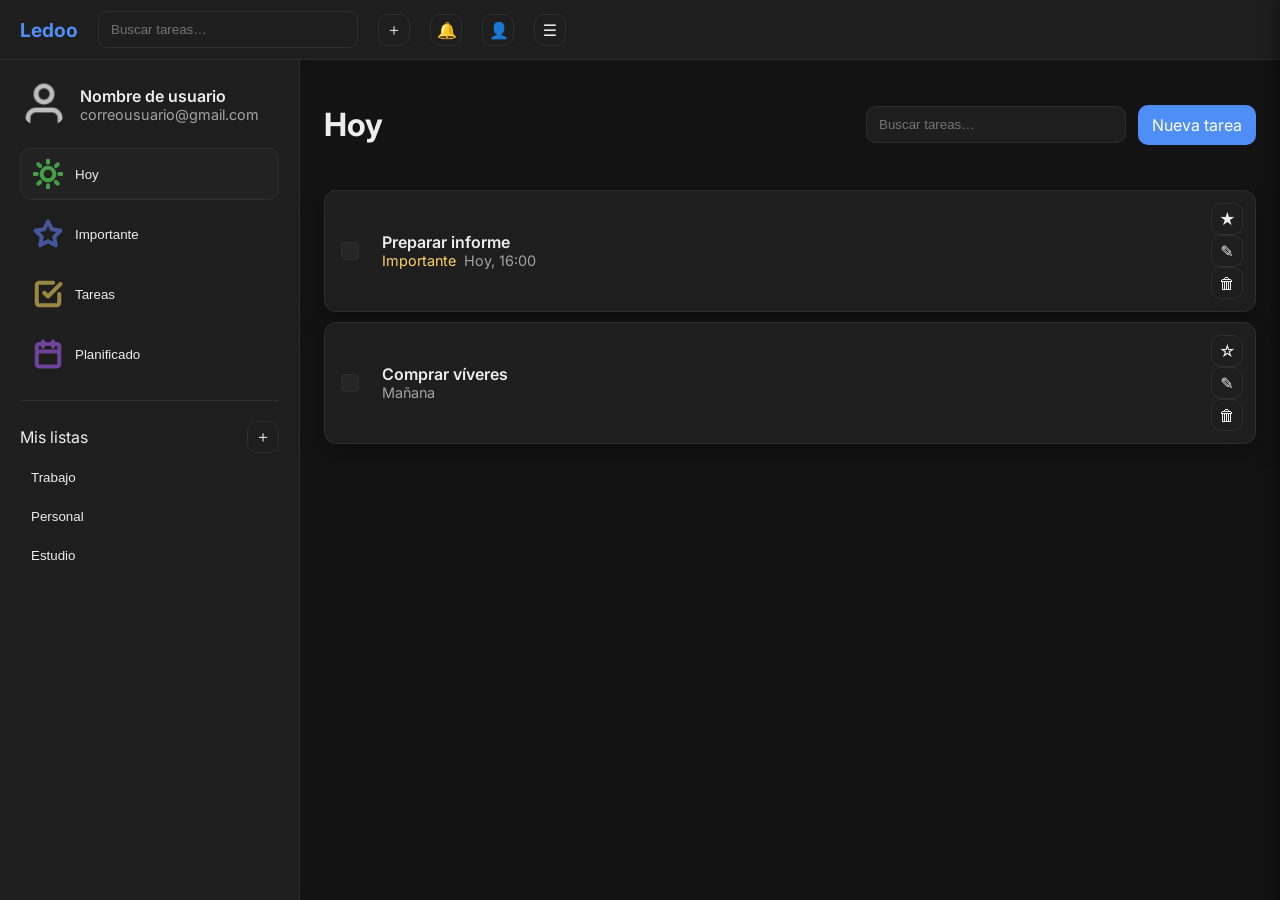
==== index.html @ 8f47b75f "Estructura inicial 1" ====
<!DOCTYPE html>
<html lang="es">
<head>
  <meta charset="utf-8" />
  <meta name="viewport" content="width=device-width, initial-scale=1" />
  <title>Ledoo — Lista de tareas</title>
  <link rel="preconnect" href="https://fonts.googleapis.com">
  <link href="https://fonts.googleapis.com/css2?family=Inter:wght@400;600&display=swap" rel="stylesheet">
  <link rel="stylesheet" href="/assets/styles/styles.css" />
</head>
<body class="theme-dark">
  <div id="app">
    <!-- Topbar -->
    <header class="topbar" aria-label="Barra superior">
        <span class="logo">Ledoo</span>
        <label class="search">
          <input type="search" placeholder="Buscar tareas…" />
        </label>
        <button class="btn-icon" aria-label="Nueva tarea">＋</button>
        <button class="btn-icon" aria-label="Notificaciones">🔔</button>
        <button class="btn-icon" aria-label="Perfil">👤</button>
        <!-- Botón hamburguesa -->
        <button class="btn-icon hamburger" aria-label="Abrir ajustes">☰</button>
    </header>

    <!-- Sidebar -->
    <aside class="sidebar" aria-label="Barra lateral">
      <div class="user-card">
        <img src="assets/images/icons/User.png" alt="Icono de perfil de usuario">
        <div class="user-info">
          <div class="user-name">Nombre de usuario</div>
          <div class="user-email">correousuario@gmail.com</div>
        </div>
      </div>

      <nav class="nav-sections" aria-label="Secciones">
        <button class="nav-item is-active">
          <img src="assets/images/icons/Sun.png" alt="Icono de sección para hoy">
          <span>Hoy</span>
        </button>
        <button class="nav-item">
          <img src="assets/images/icons/Star.png" alt="Icono de sección para importante">
          <span>Importante</span>
        </button>
        <button class="nav-item">
          <img src="assets/images/icons/Check square.png" alt="Icono de sección para tareas">
          <span>Tareas</span>
        </button>
        <button class="nav-item">
          <img src="assets/images/icons/Calendar.png" alt="Icono de sección para planificado">
          <span>Planificado</span>
        </button>
      </nav>

      <div class="divider" role="separator"></div>

      <div class="lists">
        <div class="lists-header">
          <span>Mis listas</span>
          <button class="btn-icon" aria-label="Crear lista">＋</button>
        </div>
        <ul class="list-group">
          <li><button class="list-item">Trabajo</button></li>
          <li><button class="list-item">Personal</button></li>
          <li><button class="list-item">Estudio</button></li>
        </ul>
      </div>
    </aside>

    <!-- Main content -->
    <main class="main" aria-label="Contenido principal">
      <header class="main-header">
        <h1>Hoy</h1>
        <div class="actions">
          <label class="search">
            <span class="sr-only">Buscar tareas</span>
            <input type="search" placeholder="Buscar tareas…" />
          </label>
          <button class="btn" aria-label="Nueva tarea">Nueva tarea</button>
        </div>
      </header>

      <section class="tasks" aria-label="Lista de tareas">
        <article class="task">
          <label class="checkbox">
            <input type="checkbox" aria-label="Completar tarea: Preparar informe" />
            <span></span>
          </label>
          <div class="task-body">
            <div class="task-title">Preparar informe</div>
            <div class="task-meta">
              <span class="tag important">Importante</span>
              <span class="date">Hoy, 16:00</span>
            </div>
          </div>
          <div class="task-actions">
            <button class="btn-icon" aria-label="Marcar importante">★</button>
            <button class="btn-icon" aria-label="Editar">✎</button>
            <button class="btn-icon" aria-label="Eliminar">🗑</button>
          </div>
        </article>

        <article class="task">
          <label class="checkbox">
            <input type="checkbox" aria-label="Completar tarea: Comprar víveres" />
            <span></span>
          </label>
          <div class="task-body">
            <div class="task-title">Comprar víveres</div>
            <div class="task-meta">
              <span class="date">Mañana</span>
            </div>
          </div>
          <div class="task-actions">
            <button class="btn-icon" aria-label="Marcar importante">☆</button>
            <button class="btn-icon" aria-label="Editar">✎</button>
            <button class="btn-icon" aria-label="Eliminar">🗑</button>
          </div>
        </article>
      </section>
    </main>
  </div>

  <!-- Panel de ajustes hamburguesa -->
  <aside class="settings-panel" aria-label="Ajustes">
    <div class="settings-header">
      <h3>Ajustes</h3>
      <button class="btn-icon close-settings" aria-label="Cerrar ajustes">✖</button>
    </div>
    <div class="section-actions">
      <button class="btn-outline">Claro</button>
      <button class="btn-outline is-active">Oscuro</button>
    </div>
    <div class="wallpaper-grid">
      <button class="wallpaper-card"><img src="assets/images/wallpapers/Fondo1.png" alt="Montaña" /></button>
      <button class="wallpaper-card"><img src="assets/images/wallpapers/Fondo2.png" alt="Ciudad" /></button>
      <button class="wallpaper-card"><img src="assets/images/wallpapers/Fondo3.png" alt="Costa" /></button>
      <button class="wallpaper-card"><img src="assets/images/wallpapers/Fondo4.png" alt="Lago" /></button>
      <button class="wallpaper-card"><img src="assets/images/wallpapers/Fondo5.png" alt="Bosque" /></button>
      <button class="wallpaper-card"><img src="assets/images/wallpapers/Fondo6.png" alt="Valle" /></button>
    </div>
  </aside>

  <!-- Scripts -->
  <script>
    const hamburgerBtn = document.querySelector('.hamburger');
    const settingsPanel = document.querySelector('.settings-panel');
    const closeBtn = document.querySelector('.close-settings');
    const wallpaperButtons = document.querySelectorAll('.wallpaper-card img');
    const main = document.querySelector('.main');

    hamburgerBtn.addEventListener('click', () => {
      settingsPanel.classList.add('open');
    });

    closeBtn.addEventListener('click', () => {
      settingsPanel.classList.remove('open');
    });

    // Fondo dinámico
    wallpaperButtons.forEach(img => {
      img.addEventListener('click', () => {
        main.style.backgroundImage = `url(${img.src})`;
        main.style.backgroundSize = 'cover';
        main.style.backgroundPosition = 'center';
        main.style.backgroundRepeat = 'no-repeat';
      });
    });
  </script>
</body>
</html>
---- assets/styles/styles.css ----
:root {
  --bg: #121212;
  --surface: #1E1E1E;
  --surface-2: #262626;
  --text: #EDEDED;
  --muted: #A3A3A3;
  --primary: #4F8EF7;
  --accent: #7DD3FC;
  --success: #34D399;
  --danger: #F87171;
  --warning: #FBBF24;
  --border: #2E2E2E;
  --shadow: 0 8px 24px rgba(0,0,0,0.3);
  --radius: 12px;
  --space: 16px;
}

* { box-sizing: border-box }
html, body { height: 100% }
body {
  margin: 0;
  font-family: Inter, system-ui, -apple-system, Segoe UI, Roboto, "Helvetica Neue", Arial, sans-serif;
  background: var(--bg);
  color: var(--text);
}

#app {
  display: grid;
  grid-template-columns: 300px 1fr;
  grid-template-rows: auto 1fr;
  min-height: 100vh;
}

/* Topbar */
.topbar {
  grid-column: 1 / -1;
  height: 60px;
  background: var(--surface);
  border-bottom: 1px solid var(--border);
  display: flex;
  align-items: center;
  justify-content: start;
  padding: 0 20px;
  gap: 20px;
}

.logo {
  font-weight: 700;
  font-size: 1.2rem;
  color: var(--primary);
}

.search input {
  width: 300px;
  padding: 8px 12px;
  border-radius: 8px;
  border: 1px solid var(--border);
  background: var(--surface-2);
  color: var(--text);
}

/* Panel de ajustes hamburguesa */
.settings-panel {
  position: fixed;
  top: 0;
  right: -320px; /* oculto */
  width: 320px;
  height: 100%;
  background: var(--surface);
  border-left: 1px solid var(--border);
  box-shadow: -4px 0 12px rgba(0,0,0,0.4);
  padding: 20px;
  display: flex;
  flex-direction: column;
  gap: 16px;
  transition: right 0.3s ease;
  z-index: 1000;
}

.settings-panel.open {
  right: 0; /* visible */
}

.settings-header {
  display: flex;
  justify-content: space-between;
  align-items: center;
}

/* Sidebar */
.sidebar {
  background: var(--surface);
  border-right: 1px solid var(--border);
  padding: 20px;
  display: flex;
  flex-direction: column;
  gap: 20px;
}

.user-card {
  display: grid;
  grid-template-columns: 48px 1fr;
  gap: 12px;
  align-items: center;
}

.user-card img {
  width: 48px;
  height: 48px;
  border-radius: 50%;
}

.user-name { font-weight: 600 }
.user-email { color: var(--muted); font-size: 0.9rem }

.nav-sections {
  display: flex;
  flex-direction: column;
  gap: 8px;
}

.nav-item {
  width: 100%;
  display: flex;
  align-items: center;
  gap: 12px;
  padding: 10px 12px;
  border-radius: 10px;
  background: transparent;
  color: var(--text);
  border: 1px solid transparent;
  cursor: pointer;
}
.nav-item:hover { background: var(--surface-2) }
.nav-item.is-active {
  border-color: var(--border);
  background: #222;
}

.divider {
  height: 1px;
  background: var(--border);
}

.lists-header {
  display: flex;
  align-items: center;
  justify-content: space-between;
  margin-bottom: 8px;
}

.list-group {
  list-style: none;
  padding: 0;
  margin: 0;
  display: grid;
  gap: 6px;
}
.list-item {
  width: 100%;
  text-align: left;
  background: transparent;
  border: 1px solid transparent;
  color: var(--text);
  padding: 8px 10px;
  border-radius: 8px;
  cursor: pointer;
}
.list-item:hover { background: var(--surface-2) }

/* Ajustes en sidebar */
.settings {
  margin-top: auto;
  display: flex;
  flex-direction: column;
  gap: 16px;
  padding-top: 12px;
}

.settings h3 {
  font-size: 1rem;
  font-weight: 600;
  margin-bottom: 4px;
  color: var(--text);
}

.section-actions {
  display: flex;
  gap: 8px;
}

.wallpaper-grid {
  display: grid;
  grid-template-columns: repeat(3, 1fr);
  gap: 8px;
}

.wallpaper-card {
  padding: 0;
  border: none;
  background: transparent;
  border-radius: 6px;
  overflow: hidden;
  cursor: pointer;
  border: 1px solid var(--border);
  transition: transform 0.2s ease, border-color 0.2s ease;
}

.wallpaper-card:hover {
  transform: scale(1.05);
  border-color: var(--primary);
}

.wallpaper-card img {
  width: 100%;
  height: 60px;
  object-fit: cover;
  display: block;
  border-radius: 6px;
}

/* Main */
.main {
  padding: 24px;
  display: flex;
  flex-direction: column;
  gap: 24px;
  background-color: rgba(36, 35, 35, 0.1); /* capa oscura semitransparente */
  background-blend-mode: multiply;
  border-radius: var(--radius);
}


.main-header {
  display: flex;
  align-items: center;
  justify-content: space-between;
}

.actions {
  display: flex;
  align-items: center;
  gap: 12px;
}

.search input {
  background: var(--surface);
  border: 1px solid var(--border);
  color: var(--text);
  padding: 10px 12px;
  border-radius: 10px;
  width: 260px;
}

.btn, .btn-outline, .btn-icon {
  font: inherit;
  cursor: pointer;
  border-radius: 10px;
}
.btn {
  background: var(--primary);
  color: white;
  border: none;
  padding: 10px 14px;
}
.btn-outline {
  background: transparent;
  border: 1px solid var(--border);
  color: var(--text);
  padding: 8px 12px;
}
.btn-outline.is-active { border-color: var(--primary); color: var(--primary) }
.btn-icon {
  width: 32px; height: 32px;
  display: grid; place-items: center;
  background: var(--surface);
  border: 1px solid var(--border);
  color: var(--text);
}

/* Tasks */
.tasks {
  display: grid;
  gap: 10px;
}
.task {
  display: grid;
  grid-template-columns: auto 1fr auto;
  align-items: center;
  gap: 12px;
  padding: 12px;
  border: 1px solid var(--border);
  border-radius: var(--radius);
  background: var(--surface);
  box-shadow: var(--shadow);
}

.checkbox {
  display: inline-flex;
  align-items: center;
  gap: 8px;
}
.checkbox input {
  appearance: none;
  width: 18px; height: 18px;
  border: 1px solid var(--border);
  border-radius: 4px;
  background: var(--surface-2);
  position: relative;
}
.checkbox input:checked {
  background: var(--success);
  border-color: var(--success);
}
.checkbox input:checked + span::after {
  content: "✓";
  position: relative;
  left: -18px;
  color: #001b0b;
  font-size: 14px;
  font-weight: 700;
}

.task-title { font-weight: 600 }
.task-meta {
  display: flex;
  gap: 8px;
  color: var(--muted);
  font-size: 0.9rem;
}
.tag.important {
  color: #FFD166;
}

/* Accessibility */
.sr-only {
  position: absolute!important;
  width: 1px!important;
  height: 1px!important;
  padding: 0!important;
  margin: -1px!important;
  overflow: hidden!important;
  clip: rect(0,0,0,0)!important;
  border: 0!important;
}

/* Responsive */
@media (max-width: 960px) {
  #app { grid-template-columns: 1fr }
  .sidebar { display: none }
  .topbar-center .search input { width: 180px }
  .wallpaper-grid { grid-template-columns: repeat(2, 1fr) }
}
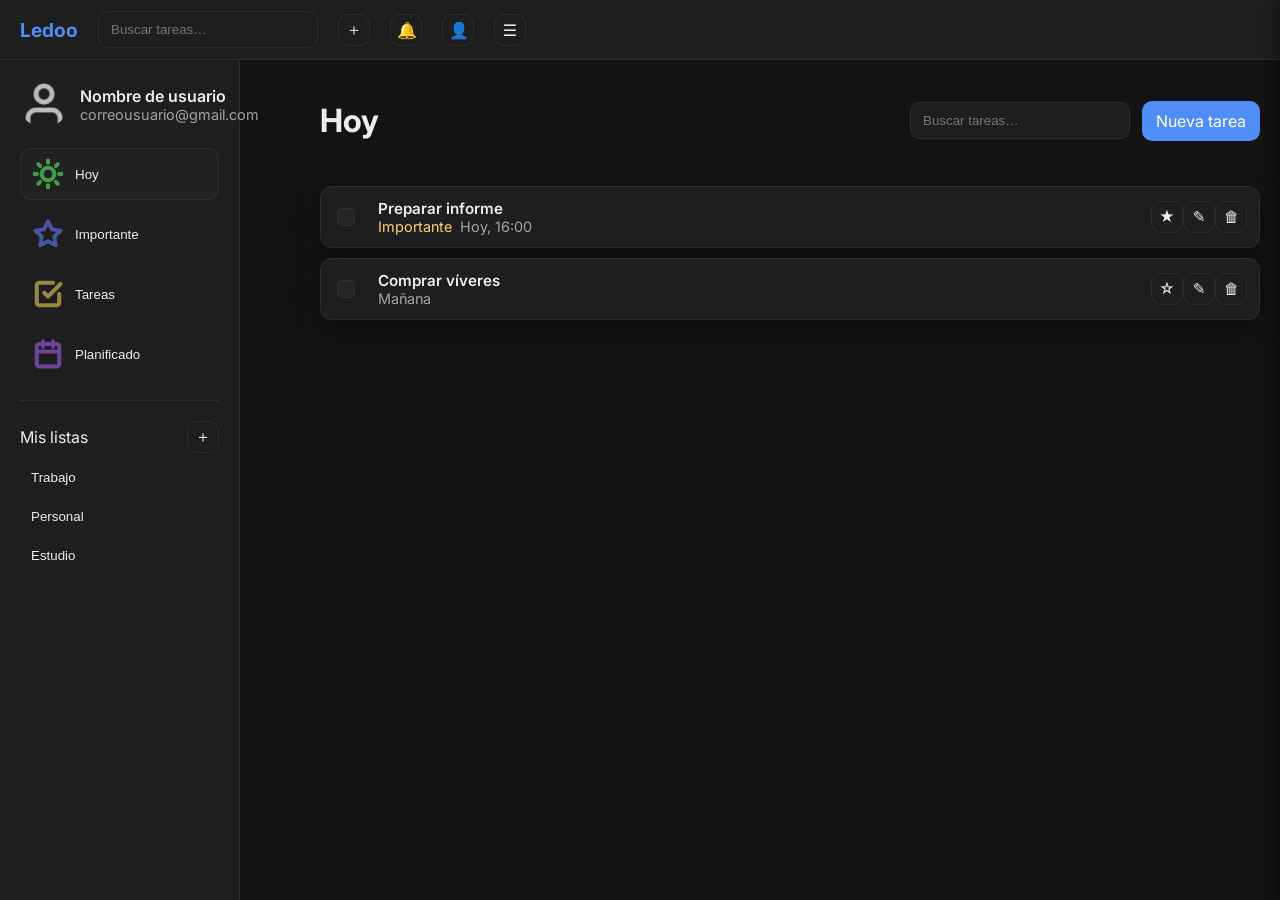
==== commit 901d5d83: "Estructura inicial 2/ MediaQueries y Scripts" ====
--- a/index.html
+++ b/index.html
@@ -6,21 +6,23 @@
   <title>Ledoo — Lista de tareas</title>
   <link rel="preconnect" href="https://fonts.googleapis.com">
   <link href="https://fonts.googleapis.com/css2?family=Inter:wght@400;600&display=swap" rel="stylesheet">
+  <!-- Estilos -->
   <link rel="stylesheet" href="/assets/styles/styles.css" />
+  <link rel="stylesheet" href="/assets/styles/mediaqueries.css" />
 </head>
 <body class="theme-dark">
   <div id="app">
     <!-- Topbar -->
     <header class="topbar" aria-label="Barra superior">
-        <span class="logo">Ledoo</span>
-        <label class="search">
-          <input type="search" placeholder="Buscar tareas…" />
-        </label>
-        <button class="btn-icon" aria-label="Nueva tarea">＋</button>
-        <button class="btn-icon" aria-label="Notificaciones">🔔</button>
-        <button class="btn-icon" aria-label="Perfil">👤</button>
-        <!-- Botón hamburguesa -->
-        <button class="btn-icon hamburger" aria-label="Abrir ajustes">☰</button>
+      <span class="logo">Ledoo</span>
+      <label class="search">
+        <input type="search" placeholder="Buscar tareas…" />
+      </label>
+      <button class="btn-icon" aria-label="Nueva tarea">＋</button>
+      <button class="btn-icon" aria-label="Notificaciones">🔔</button>
+      <button class="btn-icon" aria-label="Perfil">👤</button>
+      <!-- Botón hamburguesa -->
+      <button class="btn-icon hamburger" aria-label="Abrir ajustes">☰</button>
     </header>
 
     <!-- Sidebar -->
@@ -142,30 +144,6 @@
   </aside>
 
   <!-- Scripts -->
-  <script>
-    const hamburgerBtn = document.querySelector('.hamburger');
-    const settingsPanel = document.querySelector('.settings-panel');
-    const closeBtn = document.querySelector('.close-settings');
-    const wallpaperButtons = document.querySelectorAll('.wallpaper-card img');
-    const main = document.querySelector('.main');
-
-    hamburgerBtn.addEventListener('click', () => {
-      settingsPanel.classList.add('open');
-    });
-
-    closeBtn.addEventListener('click', () => {
-      settingsPanel.classList.remove('open');
-    });
-
-    // Fondo dinámico
-    wallpaperButtons.forEach(img => {
-      img.addEventListener('click', () => {
-        main.style.backgroundImage = `url(${img.src})`;
-        main.style.backgroundSize = 'cover';
-        main.style.backgroundPosition = 'center';
-        main.style.backgroundRepeat = 'no-repeat';
-      });
-    });
-  </script>
+  <script src="/assets/scripts/functions.js"></script>
 </body>
 </html>
--- a/assets/styles/styles.css
+++ b/assets/styles/styles.css
@@ -294,6 +294,10 @@
   background: var(--surface);
   box-shadow: var(--shadow);
 }
+.task-actions {
+  display: flex;
+  flex-direction: row;
+}
 
 .checkbox {
   display: inline-flex;
@@ -342,12 +346,4 @@
   overflow: hidden!important;
   clip: rect(0,0,0,0)!important;
   border: 0!important;
-}
-
-/* Responsive */
-@media (max-width: 960px) {
-  #app { grid-template-columns: 1fr }
-  .sidebar { display: none }
-  .topbar-center .search input { width: 180px }
-  .wallpaper-grid { grid-template-columns: repeat(2, 1fr) }
-}
+}
--- a/assets/styles/mediaqueries.css
+++ b/assets/styles/mediaqueries.css
@@ -0,0 +1,275 @@
+/* ===========================
+   📱 Mobile (iPhone 17, Pixel 9, Galaxy S25)
+   Layout Figma ≤430px
+   =========================== */
+@media screen and (max-width: 430px) {
+  #app {
+    display: grid;
+    grid-template-columns: 40vw 60vw;
+    grid-template-rows: auto 1fr;
+    width: 100vw;
+    overflow-x: hidden;
+  }
+
+  .topbar {
+    grid-column: 1 / -1;
+    grid-row: 1;
+    flex-direction: row;
+    align-items: center;
+    padding: 12px 16px;
+    gap: 8px;
+    height: auto;
+  }
+
+  .logo {
+    font-size: 1.1rem;
+  }
+
+  .search input {
+    width: 30vw;
+    font-size: 0.9rem;
+    padding: 8px 10px;
+  }
+
+  .sidebar {
+    grid-column: 1;
+    grid-row: 2;
+    min-height: 100vh;
+    max-width: 40vw;
+    display: grid;
+    padding: 12px;
+  }
+
+  .user-card {
+    display: flex;
+    flex-direction: column;
+    justify-content: center;
+    align-items: center;
+    text-align: center;
+  }
+
+  .user-card img {
+    width: 48px;
+    height: 48px;
+    border-radius: 50%;
+    object-fit: cover;
+  }
+
+  .user-name,
+  .user-email {
+    font-size: 0.6rem;
+    color: var(--text);
+  }
+
+  .nav-sections,
+  .nav-item {
+    width: 30vw;
+  }
+
+  .main {
+    grid-column: 2;
+    grid-row: 2;
+    min-height: 100vh;
+    min-width: 60vw;
+    padding: 16px;
+    background-size: cover;
+    background-position: center;
+    background-repeat: no-repeat;
+    background-attachment: fixed;
+    position: relative;
+  }
+
+  .main::before {
+    content: "";
+    position: absolute;
+    inset: 0;
+    background: rgba(18, 18, 18, 0.85);
+    z-index: -1;
+  }
+  
+  .main-header {
+    gap: 8px;
+  }
+
+  .main-header h1 {
+    font-size: 0.8rem;
+  }
+
+  .task {
+    grid-template-columns: 1fr auto;
+    font-size: 0.9rem;
+    padding: 10px;
+  }
+
+  .task-meta {
+    flex-direction: column;
+    gap: 4px;
+    font-size: 0.85rem;
+    color: var(--muted);
+  }
+
+  .btn,
+  .btn-outline,
+  .btn-icon {
+    font-size: 0.9rem;
+    padding: 8px 10px;
+    border-radius: 10px;
+    border: none;
+    cursor: pointer;
+    transition: background 0.2s ease, color 0.2s ease;
+  }
+
+  .btn {
+    font-size: 0.8rem;
+    width: 14vw;
+    background: var(--primary);
+    color: white;
+  }
+
+  .btn:hover {
+    background: #3b78d8;
+  }
+
+  .btn-outline {
+    background: transparent;
+    border: 1px solid var(--border);
+    color: var(--text);
+  }
+
+  .btn-outline.is-active {
+    border-color: var(--primary);
+    color: var(--primary);
+  }
+
+  .btn-icon {
+    width: 32px;
+    height: 32px;
+    background: var(--surface-2);
+    border: 1px solid var(--border);
+    display: grid;
+    place-items: center;
+    font-size: 1rem;
+  }
+
+  .wallpaper-card img {
+    width: 100%;
+    height: 60px;
+    object-fit: cover;
+    border-radius: 6px;
+    border: 1px solid var(--border);
+    transition: transform 0.2s ease;
+  }
+
+  .wallpaper-card:hover img {
+    transform: scale(1.05);
+    border-color: var(--primary);
+  }
+}
+
+/* ===========================
+   📲 Tablet portrait (iPad Air)
+   Layout Figma 431–834px
+   =========================== */
+@media screen and (min-width: 431px) and (max-width: 834px) {
+  #app {
+    grid-template-columns: 220px 1fr;
+  }
+
+  .sidebar {
+    width: 220px;
+    padding: 16px;
+  }
+
+  .main {
+    padding: 20px;
+    background-size: cover;
+    background-position: center;
+    background-repeat: no-repeat;
+  }
+
+  .wallpaper-grid {
+    grid-template-columns: repeat(2, 1fr);
+  }
+
+  .wallpaper-card img {
+    height: 80px;
+  }
+}
+
+/* ===========================
+   💻 Tablet landscape / small laptop
+   Layout Figma 835–1280px
+   =========================== */
+@media screen and (min-width: 835px) and (max-width: 1280px) {
+  .sidebar {
+    width: 240px;
+  }
+
+  .search input {
+    width: 220px;
+  }
+
+  .main {
+    padding: 20px;
+  }
+
+  .task {
+    font-size: 0.95rem;
+  }
+}
+
+/* ===========================
+   🖥️ Desktop estándar
+   Layout Figma 1281–1440px
+   =========================== */
+@media screen and (min-width: 1281px) and (max-width: 1440px) {
+  .sidebar {
+    width: 280px;
+  }
+
+  .search input {
+    width: 280px;
+  }
+
+  .main {
+    padding: 24px;
+  }
+
+  .task {
+    font-size: 1rem;
+  }
+}
+
+/* ===========================
+   🖥️ Monitores grandes
+   Layout Figma ≥1920px
+   =========================== */
+@media screen and (min-width: 1920px) {
+  .main {
+    max-width: 1600px;
+    margin: 0 auto;
+  }
+
+  .task {
+    font-size: 1.1rem;
+    padding: 16px;
+  }
+
+  .wallpaper-card img {
+    height: 120px;
+  }
+}
+
+@media screen and (min-width: 2560px) {
+  .main {
+    max-width: 2000px;
+  }
+
+  .search input {
+    width: 400px;
+  }
+
+  .task {
+    font-size: 1.2rem;
+  }
+}
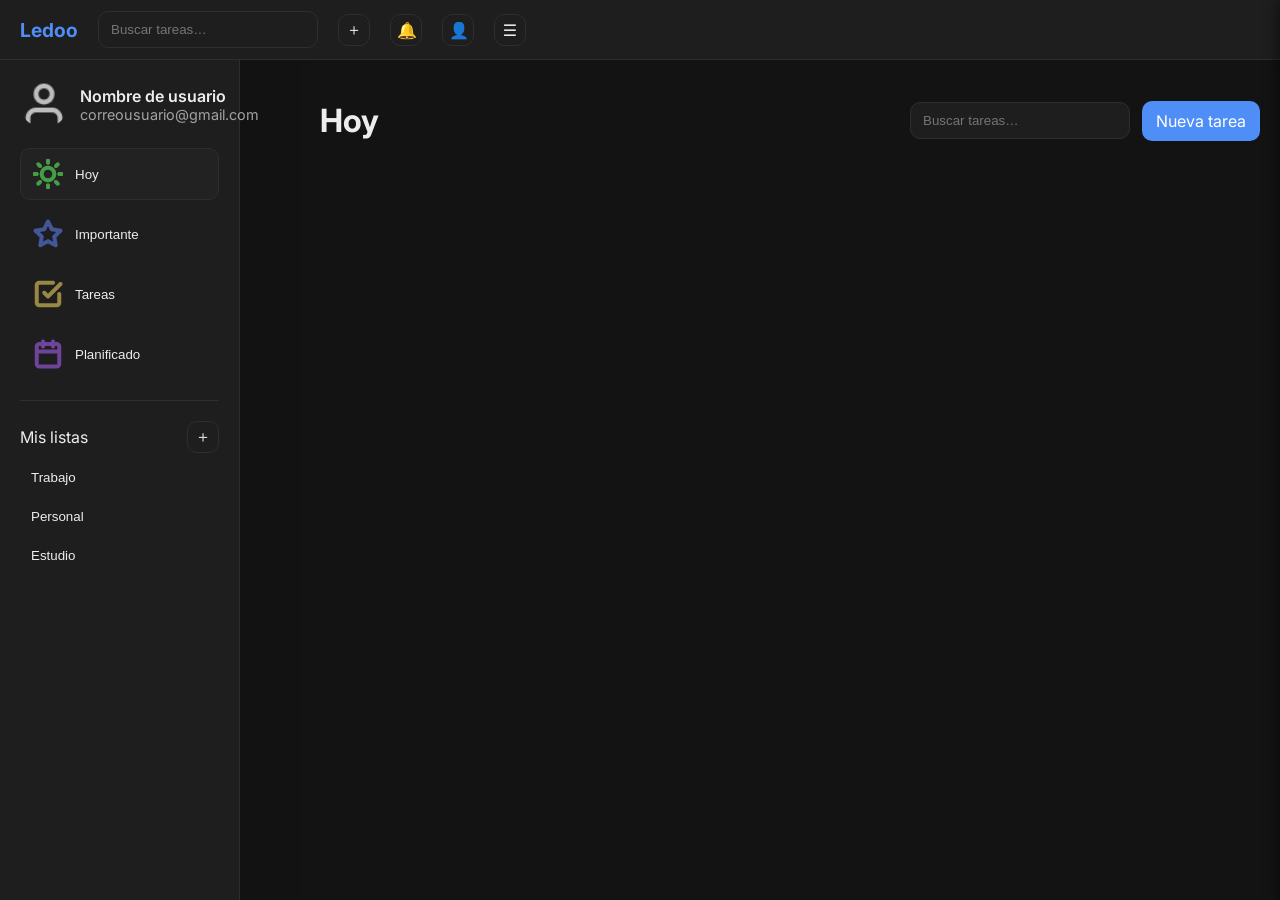
==== commit 32de1957: "Estructura inicial 3/ scripts función de tareas y localStorage" ====
--- a/index.html
+++ b/index.html
@@ -83,42 +83,6 @@
       </header>
 
       <section class="tasks" aria-label="Lista de tareas">
-        <article class="task">
-          <label class="checkbox">
-            <input type="checkbox" aria-label="Completar tarea: Preparar informe" />
-            <span></span>
-          </label>
-          <div class="task-body">
-            <div class="task-title">Preparar informe</div>
-            <div class="task-meta">
-              <span class="tag important">Importante</span>
-              <span class="date">Hoy, 16:00</span>
-            </div>
-          </div>
-          <div class="task-actions">
-            <button class="btn-icon" aria-label="Marcar importante">★</button>
-            <button class="btn-icon" aria-label="Editar">✎</button>
-            <button class="btn-icon" aria-label="Eliminar">🗑</button>
-          </div>
-        </article>
-
-        <article class="task">
-          <label class="checkbox">
-            <input type="checkbox" aria-label="Completar tarea: Comprar víveres" />
-            <span></span>
-          </label>
-          <div class="task-body">
-            <div class="task-title">Comprar víveres</div>
-            <div class="task-meta">
-              <span class="date">Mañana</span>
-            </div>
-          </div>
-          <div class="task-actions">
-            <button class="btn-icon" aria-label="Marcar importante">☆</button>
-            <button class="btn-icon" aria-label="Editar">✎</button>
-            <button class="btn-icon" aria-label="Eliminar">🗑</button>
-          </div>
-        </article>
       </section>
     </main>
   </div>
@@ -145,5 +109,6 @@
 
   <!-- Scripts -->
   <script src="/assets/scripts/functions.js"></script>
+  <script src="/assets/scripts/tasks.js"></script>
 </body>
 </html>
--- a/assets/styles/styles.css
+++ b/assets/styles/styles.css
@@ -298,6 +298,51 @@
   display: flex;
   flex-direction: row;
 }
+.edit-input {
+  background: var(--surface-2);
+  border: 1px solid var(--border);
+  color: var(--text);
+  padding: 4px 6px;
+  border-radius: 6px;
+  font-size: 0.9rem;
+  margin: 2px 0;
+}
+
+.edit-input:focus {
+  outline: none;
+  border-color: var(--primary);
+}
+
+.cancel-btn {
+  background: var(--danger);
+  color: white;
+  border: none;
+  border-radius: 6px;
+  width: 32px;
+  height: 32px;
+  margin-left: 4px;
+  cursor: pointer;
+}
+
+.cancel-btn:hover {
+  background: #e53935;
+}
+
+.task-actions .cancel-btn {
+  background: var(--danger);
+  color: white;
+  border: none;
+  border-radius: 6px;
+  width: 32px;
+  height: 32px;
+  margin-left: 4px;
+  cursor: pointer;
+}
+
+.task-actions .cancel-btn:hover {
+  background: #e53935;
+}
+
 
 .checkbox {
   display: inline-flex;
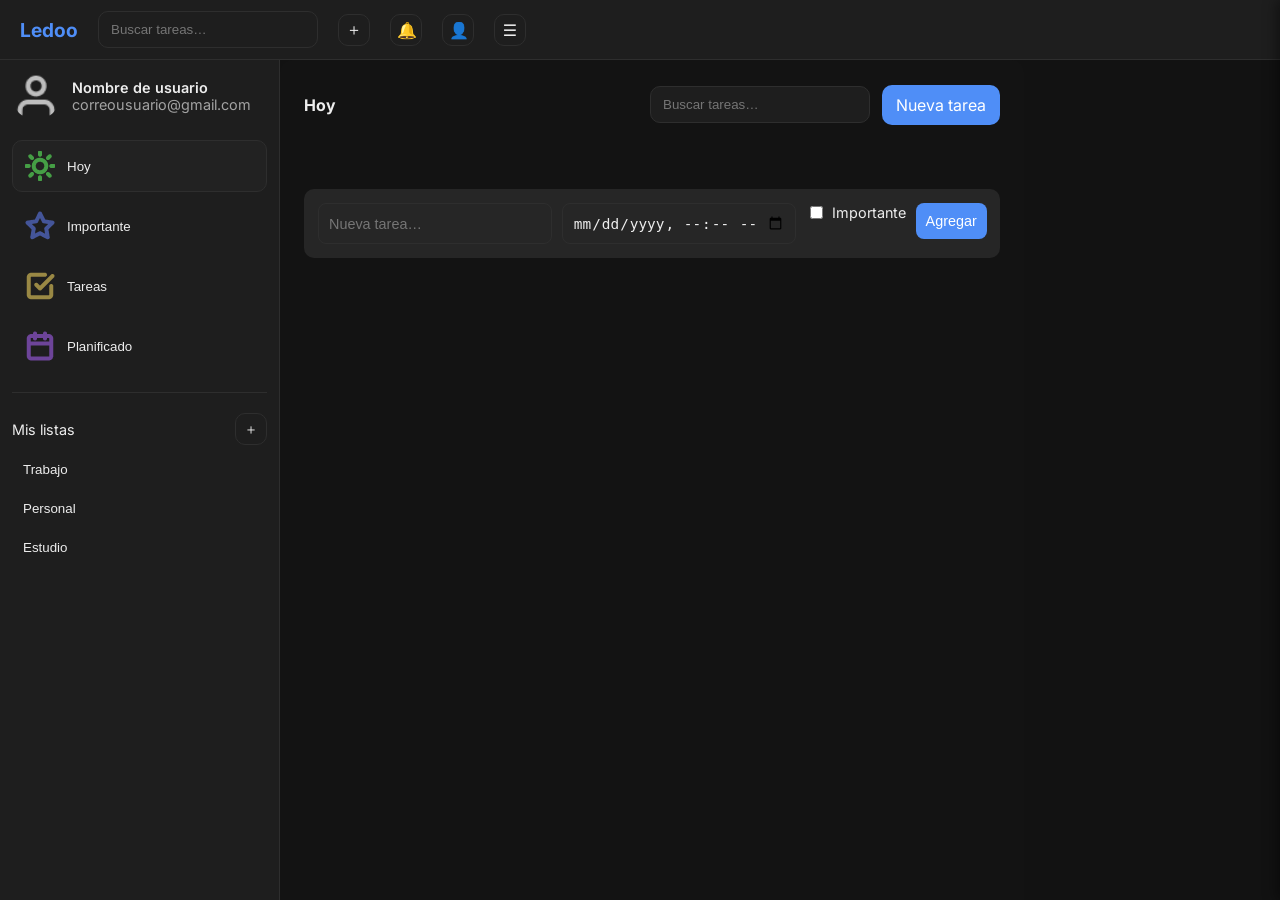
==== commit 74df5b05: "Estructura Inicial 4/ Mediaqueries programación tasks" ====
--- a/index.html
+++ b/index.html
@@ -83,7 +83,18 @@
       </header>
 
       <section class="tasks" aria-label="Lista de tareas">
+        <!-- Aquí se insertan las tareas dinámicas -->
+
       </section>
+      <form class="task-form">
+        <input type="text" class="task-input" placeholder="Nueva tarea…" required />
+        <input type="datetime-local" class="task-date" />
+        <label class="task-important">
+          <input type="checkbox" />
+          Importante
+        </label>
+        <button type="submit">Agregar</button>
+      </form>
     </main>
   </div>
 
--- a/assets/styles/styles.css
+++ b/assets/styles/styles.css
@@ -284,8 +284,7 @@
   gap: 10px;
 }
 .task {
-  display: grid;
-  grid-template-columns: auto 1fr auto;
+  display: flex;
   align-items: center;
   gap: 12px;
   padding: 12px;
@@ -296,8 +295,48 @@
 }
 .task-actions {
   display: flex;
-  flex-direction: row;
-}
+  flex-direction: column;
+}
+
+.task-form {
+  display: flex;
+  gap: 8px;
+  margin-top: 16px;
+  padding: 10px;
+  background: var(--surface-2);
+  border-radius: 10px;
+  align-items: center;
+}
+
+.task-form input[type="text"],
+.task-form input[type="datetime-local"] {
+  flex: 1 1 100%;
+  padding: 8px;
+  border: 1px solid var(--border);
+  border-radius: 6px;
+  background: var(--surface-1);
+  color: var(--text);
+  font-size: 0.9rem;
+}
+
+.task-form label.task-important {
+  display: flex;
+  align-items: center;
+  gap: 6px;
+  font-size: 0.9rem;
+  color: var(--text);
+}
+
+.task-form button {
+  padding: 8px 16px;
+  background: var(--primary);
+  color: white;
+  border: none;
+  border-radius: 6px;
+  cursor: pointer;
+  font-size: 0.9rem;
+}
+
 .edit-input {
   background: var(--surface-2);
   border: 1px solid var(--border);
@@ -306,11 +345,6 @@
   border-radius: 6px;
   font-size: 0.9rem;
   margin: 2px 0;
-}
-
-.edit-input:focus {
-  outline: none;
-  border-color: var(--primary);
 }
 
 .cancel-btn {
@@ -324,6 +358,10 @@
   cursor: pointer;
 }
 
+.edit-input:focus {
+  outline: none;
+  border-color: var(--primary);
+}
 .cancel-btn:hover {
   background: #e53935;
 }
--- a/assets/styles/mediaqueries.css
+++ b/assets/styles/mediaqueries.css
@@ -108,6 +108,29 @@
     color: var(--muted);
   }
 
+  .task-form {
+    flex-direction: column;
+    gap: 10px;
+    padding: 12px;
+    margin-top: 20px;
+    }
+
+    .task-form input[type="text"],
+    .task-form input[type="datetime-local"] {
+    width: 100%;
+    font-size: 0.85rem;
+    }
+
+    .task-form button {
+    width: 100%;
+    font-size: 0.85rem;
+    padding: 10px;
+    }
+
+    .task-form label.task-important {
+    font-size: 0.8rem;
+    }
+
   .btn,
   .btn-outline,
   .btn-icon {
@@ -172,21 +195,27 @@
    =========================== */
 @media screen and (min-width: 431px) and (max-width: 834px) {
   #app {
-    grid-template-columns: 220px 1fr;
-  }
-
-  .sidebar {
-    width: 220px;
-    padding: 16px;
-  }
-
-  .main {
+    grid-template-columns: 280px 1fr;
+    height: 100vh;
+  }
+  .sidebar {
+    height: 100vh;
+    width: 280px;
     padding: 20px;
+  }
+
+  .main {
+    height: 100vh;
+    max-width: 554px;
     background-size: cover;
     background-position: center;
     background-repeat: no-repeat;
   }
 
+  .task-form {
+    flex-wrap: wrap;
+  }
+
   .wallpaper-grid {
     grid-template-columns: repeat(2, 1fr);
   }
@@ -201,8 +230,13 @@
    Layout Figma 835–1280px
    =========================== */
 @media screen and (min-width: 835px) and (max-width: 1280px) {
-  .sidebar {
-    width: 240px;
+  #app {
+    height: 100vh;
+  }
+
+  .sidebar {
+    width: 280px;
+    height: 100vh;
   }
 
   .search input {
@@ -210,14 +244,104 @@
   }
 
   .main {
-    padding: 20px;
+    max-width: 650px;
+    height: 100vh;
   }
 
   .task {
     font-size: 0.95rem;
   }
-}
-
+
+  .task-form {
+    flex-wrap: wrap;
+  }
+}
+/* ===========================
+   🧭 Google Nest Hub / Nest Hub Max
+   Layout 1024×600 y 1280×800
+   =========================== */
+@media screen and (min-width: 600px) and (max-width: 1280px) {
+  #app {
+    grid-template-columns: 280px 1fr;
+    grid-template-rows: auto 1fr;
+    width: 100vw;
+    height: 100vh;
+    overflow: hidden;
+  }
+
+  .sidebar {
+    width: 280px;
+    padding: 12px;
+    font-size: 0.9rem;
+  }
+
+  .main {
+    min-width: 744px;
+    background-size: cover;
+    background-position: center;
+    background-repeat: no-repeat;
+    background-attachment: fixed;
+    position: relative;
+  }
+
+  .main::before {
+    content: "";
+    position: absolute;
+    inset: 0;
+    background: rgba(18, 18, 18, 0.85);
+    z-index: -1;
+  }
+
+  .main-header h1 {
+    font-size: 1rem;
+  }
+
+  .task {
+    font-size: 0.95rem;
+    padding: 12px;
+    border-radius: 10px;
+  }
+
+  .task-meta {
+    font-size: 0.85rem;
+    gap: 6px;
+  }
+
+  .task-actions {
+    display: flex;
+    flex-direction: row;
+    }
+
+  .task-form {
+    display: flex;
+    flex-direction: column;
+    align-items: center;
+    text-align: center;
+    max-height: 70px;
+    gap: 10px;
+    padding: 14px;
+    border-radius: 10px;
+    background: var(--surface-2);
+  }
+
+  .task-form input[type="text"],
+  .task-form input[type="datetime-local"] {
+    width: 35%;
+    font-size: 0.9rem;
+    padding: 10px;
+    border-radius: 8px;
+  }
+
+  .task-form label.task-important {
+    font-size: 0.9rem;
+  }
+
+  .task-form button {
+    font-size: 0.9rem;
+    padding: 10px;
+    border-radius: 8px;
+  }
+}
 /* ===========================
    🖥️ Desktop estándar
    Layout Figma 1281–1440px
@@ -231,10 +355,6 @@
     width: 280px;
   }
 
-  .main {
-    padding: 24px;
-  }
-
   .task {
     font-size: 1rem;
   }
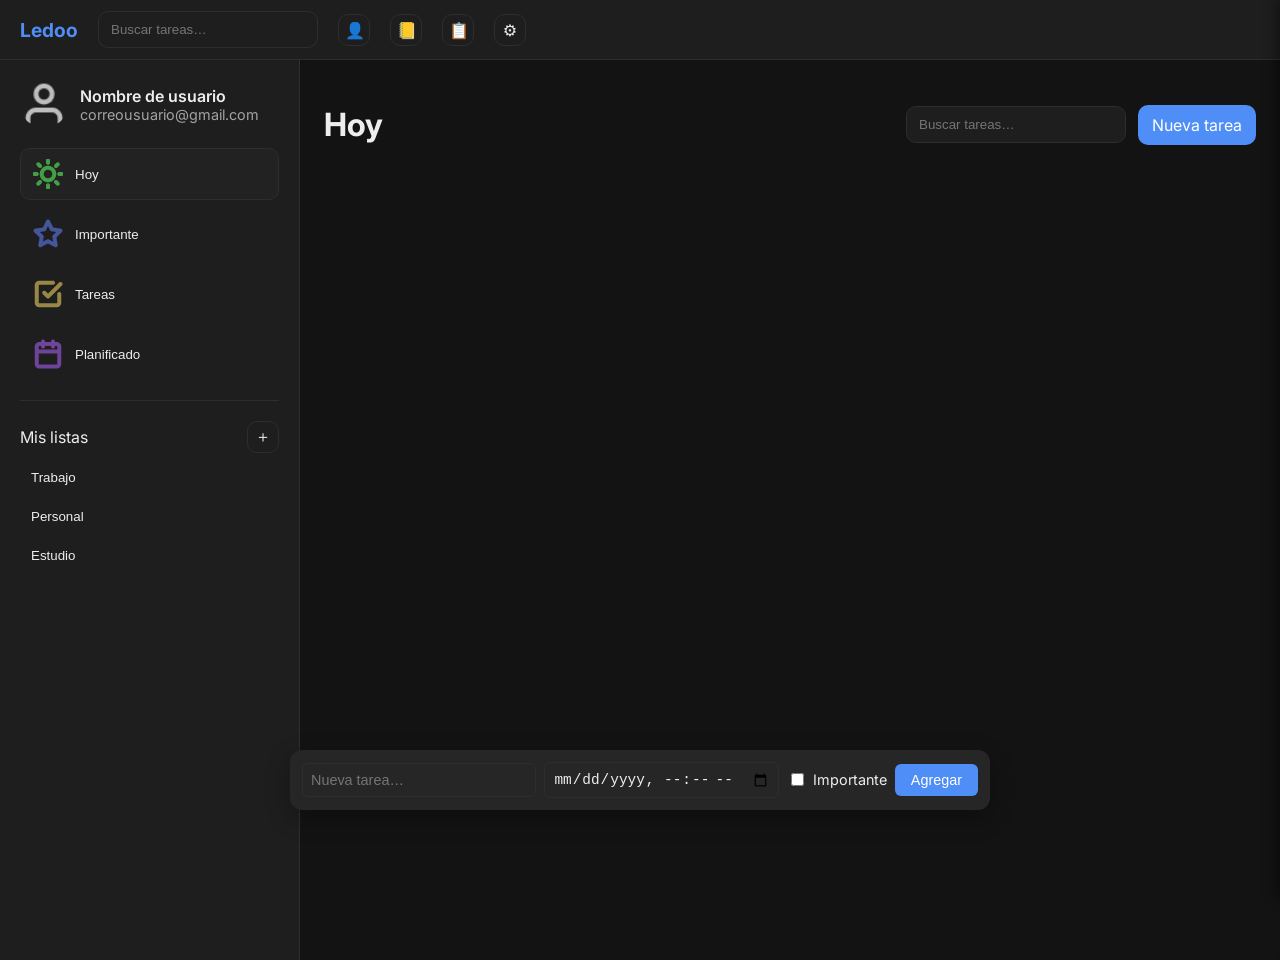
==== commit e99c8672: "Estructura Inicial 5 / Mediaqueries, Reestructuración HTML, arreglo bugs visuales" ====
--- a/index.html
+++ b/index.html
@@ -18,12 +18,50 @@
       <label class="search">
         <input type="search" placeholder="Buscar tareas…" />
       </label>
-      <button class="btn-icon" aria-label="Nueva tarea">＋</button>
-      <button class="btn-icon" aria-label="Notificaciones">🔔</button>
-      <button class="btn-icon" aria-label="Perfil">👤</button>
+      <button class="btn-icon" aria-label="panel-perfil">👤</button>
+      <button class="btn-icon" aria-label="panel-secciones-principales">📒</button>
+      <button class="btn-icon" aria-label="panel-secciones-personales">📋</button>
       <!-- Botón hamburguesa -->
-      <button class="btn-icon hamburger" aria-label="Abrir ajustes">☰</button>
+      <button class="btn-icon setting" aria-label="Abrir ajustes">⚙️</button>
     </header>
+
+    <!-- Paneles contextuales debajo del topbar -->
+    <aside class="context-panel" id="panel-perfil">
+      <div class="panel-header">
+        <h3>Perfil</h3>
+        <button class="btn-icon close-panel" aria-label="Cerrar">✖</button>
+      </div>
+      <div class="panel-body">
+        <p>Nombre de usuario</p>
+        <p>correousuario@gmail.com</p>
+        <button class="btn-outline">Cerrar sesión</button>
+      </div>
+    </aside>
+
+    <aside class="context-panel" id="panel-secciones-principales">
+      <div class="panel-header">
+        <h3>Secciones principales</h3>
+        <button class="btn-icon close-panel" aria-label="Cerrar">✖</button>
+      </div>
+      <div class="panel-body">
+        <button class="btn-outline">Hoy</button>
+        <button class="btn-outline">Importante</button>
+        <button class="btn-outline">Tareas</button>
+        <button class="btn-outline">Planificado</button>
+      </div>
+    </aside>
+
+    <aside class="context-panel" id="panel-secciones-personales">
+      <div class="panel-header">
+        <h3>Secciones personales</h3>
+        <button class="btn-icon close-panel" aria-label="Cerrar">✖</button>
+      </div>
+      <div class="panel-body">
+        <button class="btn-outline">Trabajo</button>
+        <button class="btn-outline">Personal</button>
+        <button class="btn-outline">Estudio</button>
+      </div>
+    </aside>
 
     <!-- Sidebar -->
     <aside class="sidebar" aria-label="Barra lateral">
@@ -84,7 +122,6 @@
 
       <section class="tasks" aria-label="Lista de tareas">
         <!-- Aquí se insertan las tareas dinámicas -->
-
       </section>
       <form class="task-form">
         <input type="text" class="task-input" placeholder="Nueva tarea…" required />
@@ -121,5 +158,6 @@
   <!-- Scripts -->
   <script src="/assets/scripts/functions.js"></script>
   <script src="/assets/scripts/tasks.js"></script>
+  <script src="/assets/scripts/sidebar.js"></script>
 </body>
 </html>
--- a/assets/styles/styles.css
+++ b/assets/styles/styles.css
@@ -28,7 +28,7 @@
   display: grid;
   grid-template-columns: 300px 1fr;
   grid-template-rows: auto 1fr;
-  min-height: 100vh;
+  height: 100vh;
 }
 
 /* Topbar */
@@ -59,7 +59,7 @@
   color: var(--text);
 }
 
-/* Panel de ajustes hamburguesa */
+/* Panel de ajustes */
 .settings-panel {
   position: fixed;
   top: 0;
@@ -228,6 +228,7 @@
   background-color: rgba(36, 35, 35, 0.1); /* capa oscura semitransparente */
   background-blend-mode: multiply;
   border-radius: var(--radius);
+  position: relative;
 }
 
 
@@ -256,6 +257,7 @@
   font: inherit;
   cursor: pointer;
   border-radius: 10px;
+  text-align: center;
 }
 .btn {
   background: var(--primary);
@@ -295,18 +297,28 @@
 }
 .task-actions {
   display: flex;
-  flex-direction: column;
+  flex-direction: row;
 }
 
 .task-form {
-  display: flex;
-  gap: 8px;
-  margin-top: 16px;
-  padding: 10px;
+  position: fixed;
+  bottom: 16px;
+  left: 0px;
+  right: 0px;
+  margin: 0px auto;
+  max-width: 700px;
+  width: calc(100% - 32px);
+  padding: 12px;
   background: var(--surface-2);
-  border-radius: 10px;
-  align-items: center;
-}
+  border-radius: 12px;
+  display: flex;
+  flex-wrap: nowrap;
+  gap: 8px;
+  align-items: center;
+  z-index: 999;
+  box-shadow: var(--shadow);
+}
+
 
 .task-form input[type="text"],
 .task-form input[type="datetime-local"] {
@@ -417,6 +429,48 @@
 }
 .tag.important {
   color: #FFD166;
+}
+/* Paneles contextuales debajo del topbar */
+.context-panel {
+  position: fixed;
+  top: 80px; /* debajo del topbar */
+  left: 0;
+  width: 100%;
+  height: 35vh;
+  background: var(--surface);
+  border-bottom: 1px solid var(--border);
+  box-shadow: 0 4px 12px rgba(0,0,0,0.3);
+  z-index: 1000;
+  transform: translateY(-100%);
+  opacity: 0;
+  overflow: hidden;
+  transition: transform 0.3s ease, opacity 0.3s ease;
+  display: flex;
+  flex-direction: column;
+}
+
+.context-panel.open {
+  transform: translateY(0);
+  opacity: 1;
+  overflow-y: auto;
+}
+
+
+.panel-header {
+  display: flex;
+  justify-content: space-between;
+  align-items: center;
+  padding: 12px 16px;
+  border-bottom: 1px solid var(--border);
+}
+
+.panel-body {
+  flex: 1;
+  padding: 16px;
+  overflow-y: auto;
+  display: flex;
+  flex-direction: column;
+  gap: 12px;
 }
 
 /* Accessibility */
--- a/assets/styles/mediaqueries.css
+++ b/assets/styles/mediaqueries.css
@@ -1,12 +1,12 @@
 /* ===========================
-   📱 Mobile (iPhone 17, Pixel 9, Galaxy S25)
-   Layout Figma ≤430px
-   =========================== */
-@media screen and (max-width: 430px) {
+  📱 Mobile (iPhone 17, Pixel 9, Galaxy S25)
+  Layout Figma ≤430px
+  =========================== */
+@media screen and (max-width: 431px) {
   #app {
     display: grid;
-    grid-template-columns: 40vw 60vw;
-    grid-template-rows: auto 1fr;
+    grid-template-columns: 100vw;
+    grid-template-rows: 10% 0% 90% ;
     width: 100vw;
     overflow-x: hidden;
   }
@@ -32,12 +32,10 @@
   }
 
   .sidebar {
-    grid-column: 1;
-    grid-row: 2;
-    min-height: 100vh;
-    max-width: 40vw;
+    min-width: 100vw;
     display: grid;
     padding: 12px;
+    justify-content: center;
   }
 
   .user-card {
@@ -46,6 +44,7 @@
     justify-content: center;
     align-items: center;
     text-align: center;
+    overflow: hidden;
   }
 
   .user-card img {
@@ -60,17 +59,19 @@
     font-size: 0.6rem;
     color: var(--text);
   }
-
-  .nav-sections,
+  .nav-sections {
+    justify-content: center;
+    align-items: center;
+    flex-direction: row;
+    flex-wrap: wrap;
+    width: 100vw;
+  }
   .nav-item {
-    width: 30vw;
+    width: 150px;
   }
 
   .main {
-    grid-column: 2;
-    grid-row: 2;
-    min-height: 100vh;
-    min-width: 60vw;
+    min-width: 100vw;
     padding: 16px;
     background-size: cover;
     background-position: center;
@@ -187,35 +188,45 @@
     transform: scale(1.05);
     border-color: var(--primary);
   }
-}
-
-/* ===========================
-   📲 Tablet portrait (iPad Air)
-   Layout Figma 431–834px
+  .context-panel { 
+    top: 56px; 
+    font-size: 0.85rem; 
+    height: 35vh; 
+  } 
+
+  .panel-body { 
+    padding: 10px 12px;
+  }
+}
+
+/* ===========================
+  📲 Tablet portrait (iPad Air)
+  Layout Figma 431–834px
    =========================== */
 @media screen and (min-width: 431px) and (max-width: 834px) {
   #app {
     grid-template-columns: 280px 1fr;
-    height: 100vh;
-  }
-  .sidebar {
-    height: 100vh;
-    width: 280px;
-    padding: 20px;
-  }
-
-  .main {
-    height: 100vh;
-    max-width: 554px;
-    background-size: cover;
-    background-position: center;
-    background-repeat: no-repeat;
-  }
-
+    min-height: 140vh;
+  }
   .task-form {
-    flex-wrap: wrap;
-  }
-
+    gap: 10px;
+    padding: 14px;
+    width: calc(100% - 24px);
+    max-width: 600px;
+  }
+  .task-form input[type="text"],
+  .task-form input[type="datetime-local"] {
+    width: 100%;
+    font-size: 0.85rem;
+  }
+  .task-form button {
+    width: 100%;
+    font-size: 0.85rem;
+    padding: 10px;
+  }
+  .task-form label.task-important {
+    font-size: 0.8rem;
+  }
   .wallpaper-grid {
     grid-template-columns: repeat(2, 1fr);
   }
@@ -226,16 +237,15 @@
 }
 
 /* ===========================
-   💻 Tablet landscape / small laptop
-   Layout Figma 835–1280px
+  💻 Tablet landscape / small laptop
+  Layout Figma 835–1280px
    =========================== */
 @media screen and (min-width: 835px) and (max-width: 1280px) {
   #app {
-    height: 100vh;
+    min-height: 100vh;
   }
 
   .sidebar {
-    width: 280px;
     height: 100vh;
   }
 
@@ -244,7 +254,6 @@
   }
 
   .main {
-    max-width: 650px;
     height: 100vh;
   }
 
@@ -253,98 +262,13 @@
   }
 
   .task-form {
-    flex-wrap: wrap;
-  }
-}
-/* ===========================
-   🧭 Google Nest Hub / Nest Hub Max
-   Layout 1024×600 y 1280×800
-   =========================== */
-@media screen and (min-width: 600px) and (max-width: 1280px) {
-  #app {
-    grid-template-columns: 280px 1fr;
-    grid-template-rows: auto 1fr;
-    width: 100vw;
-    height: 100vh;
-    overflow: hidden;
-  }
-
-  .sidebar {
-    width: 280px;
-    padding: 12px;
-    font-size: 0.9rem;
-  }
-
-  .main {
-    min-width: 744px;
-    background-size: cover;
-    background-position: center;
-    background-repeat: no-repeat;
-    background-attachment: fixed;
-    position: relative;
-  }
-
-  .main::before {
-    content: "";
-    position: absolute;
-    inset: 0;
-    background: rgba(18, 18, 18, 0.85);
-    z-index: -1;
-  }
-
-  .main-header h1 {
-    font-size: 1rem;
-  }
-
-  .task {
-    font-size: 0.95rem;
-    padding: 12px;
-    border-radius: 10px;
-  }
-
-  .task-meta {
-    font-size: 0.85rem;
-    gap: 6px;
-  }
-
-  .task-actions {
-    display: flex;
-    flex-direction: row;
-    }
-
-  .task-form {
-    display: flex;
-    flex-direction: column;
-    align-items: center;
-    text-align: center;
-    max-height: 70px;
-    gap: 10px;
-    padding: 14px;
-    border-radius: 10px;
-    background: var(--surface-2);
-  }
-
-  .task-form input[type="text"],
-  .task-form input[type="datetime-local"] {
-    width: 35%;
-    font-size: 0.9rem;
-    padding: 10px;
-    border-radius: 8px;
-  }
-
-  .task-form label.task-important {
-    font-size: 0.9rem;
-  }
-
-  .task-form button {
-    font-size: 0.9rem;
-    padding: 10px;
-    border-radius: 8px;
-  }
-}
-/* ===========================
-   🖥️ Desktop estándar
-   Layout Figma 1281–1440px
+    bottom: 10vh;
+    flex-wrap: nowrap;
+  }
+}
+/* ===========================
+  🖥️ Desktop estándar
+  Layout Figma 1281–1440px
    =========================== */
 @media screen and (min-width: 1281px) and (max-width: 1440px) {
   .sidebar {
@@ -361,15 +285,10 @@
 }
 
 /* ===========================
-   🖥️ Monitores grandes
-   Layout Figma ≥1920px
+  🖥️ Monitores grandes
+  Layout Figma ≥1920px
    =========================== */
 @media screen and (min-width: 1920px) {
-  .main {
-    max-width: 1600px;
-    margin: 0 auto;
-  }
-
   .task {
     font-size: 1.1rem;
     padding: 16px;
@@ -381,10 +300,6 @@
 }
 
 @media screen and (min-width: 2560px) {
-  .main {
-    max-width: 2000px;
-  }
-
   .search input {
     width: 400px;
   }
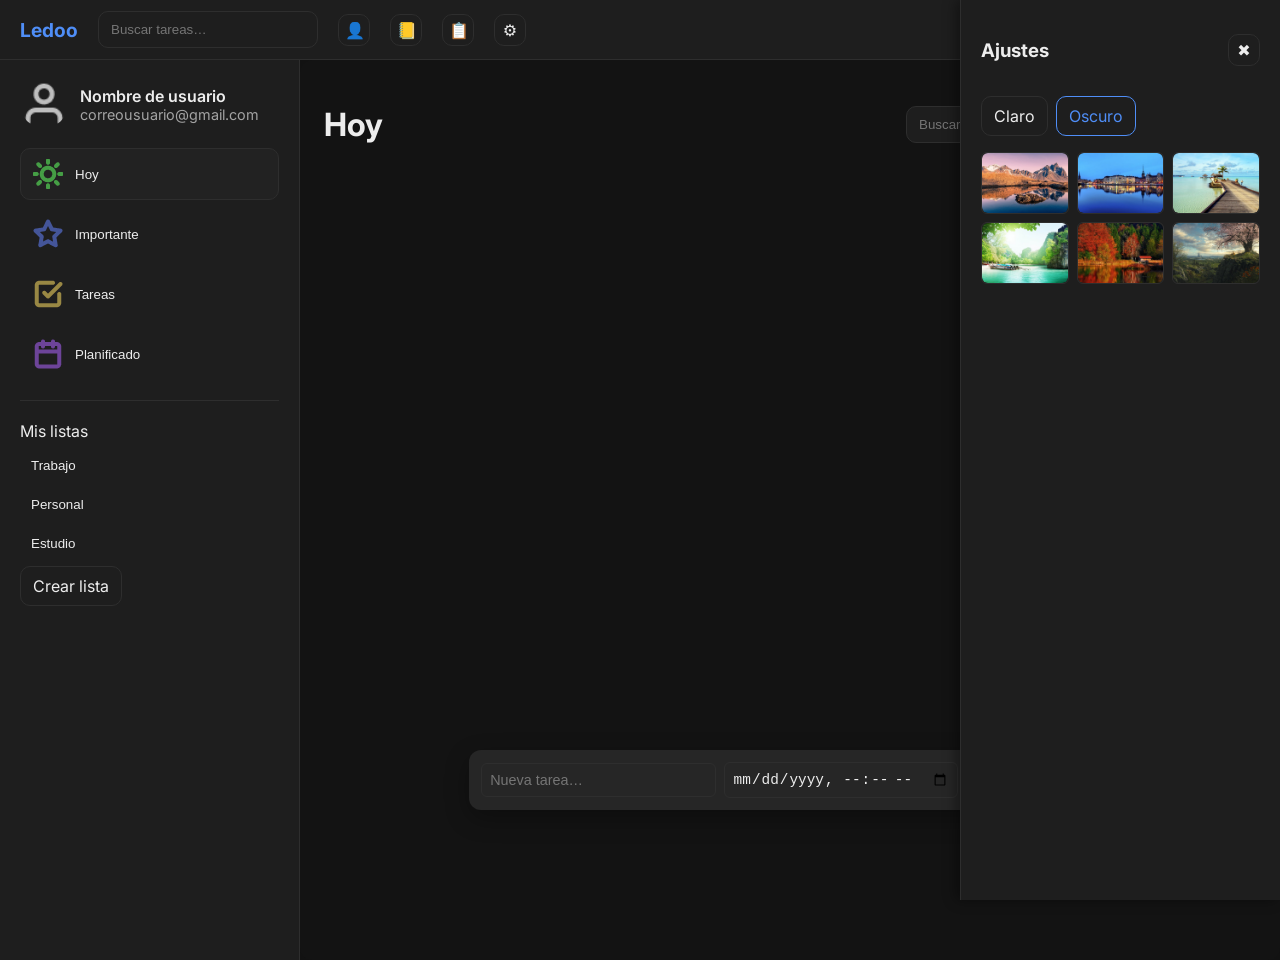
==== commit 82b44c67: "Estructura Inicial 6 / Mediaqueries, Reestructuración HTML, Reestructuración para mejor manejo JavaS" ====
--- a/index.html
+++ b/index.html
@@ -18,48 +18,54 @@
       <label class="search">
         <input type="search" placeholder="Buscar tareas…" />
       </label>
-      <button class="btn-icon" aria-label="panel-perfil">👤</button>
-      <button class="btn-icon" aria-label="panel-secciones-principales">📒</button>
-      <button class="btn-icon" aria-label="panel-secciones-personales">📋</button>
+      <button class="btn-icon" data-panel="panel-perfil" aria-label="panel-perfil">👤</button>
+      <button class="btn-icon" data-panel="panel-secciones-principales" aria-label="panel-secciones-principales">📒</button>
+      <button class="btn-icon" data-panel="panel-secciones-personales" aria-label="panel-secciones-personales">📋</button>
       <!-- Botón hamburguesa -->
-      <button class="btn-icon setting" aria-label="Abrir ajustes">⚙️</button>
+      <button class="btn-icon setting" data-panel="settings-panel" aria-label="Abrir ajustes">⚙️</button>
     </header>
 
     <!-- Paneles contextuales debajo del topbar -->
     <aside class="context-panel" id="panel-perfil">
       <div class="panel-header">
         <h3>Perfil</h3>
-        <button class="btn-icon close-panel" aria-label="Cerrar">✖</button>
+        <div class="panel-options">
+          <button class="btn-outline">Cerrar sesión</button>
+          <button class="btn-icon close-panel" aria-label="Cerrar">✖</button>
+        </div>
       </div>
       <div class="panel-body">
-        <p>Nombre de usuario</p>
-        <p>correousuario@gmail.com</p>
-        <button class="btn-outline">Cerrar sesión</button>
-      </div>
+        <img src="assets/images/icons/User.png" alt="Icono de perfil de usuario">
+        <div class="panel-content">
+          <p>Nombre de usuario</p>
+          <p>correousuario@gmail.com</p>
     </aside>
 
     <aside class="context-panel" id="panel-secciones-principales">
       <div class="panel-header">
         <h3>Secciones principales</h3>
-        <button class="btn-icon close-panel" aria-label="Cerrar">✖</button>
+        <div class="panel-options">
+          <button class="btn-icon close-panel" aria-label="Cerrar">✖</button>
+        </div>
       </div>
       <div class="panel-body">
-        <button class="btn-outline">Hoy</button>
-        <button class="btn-outline">Importante</button>
-        <button class="btn-outline">Tareas</button>
-        <button class="btn-outline">Planificado</button>
+        <button class="btn-outline"><img src="assets/images/icons/Sun.png" alt="Icono de sección para hoy"><p>Hoy</p></button>
+        <button class="btn-outline"><img src="assets/images/icons/Star.png" alt="Icono de sección para hoy"><p>Importante</p></button>
+        <button class="btn-outline"><img src="assets/images/icons/Check square.png" alt="Icono de sección para hoy"><p>Tareas</p></button>
+        <button class="btn-outline"><img src="assets/images/icons/Calendar.png" alt="Icono de sección para hoy"><p>Planificado</p></button>
       </div>
     </aside>
 
     <aside class="context-panel" id="panel-secciones-personales">
       <div class="panel-header">
         <h3>Secciones personales</h3>
+        <button class="btn-outline create-list" aria-label="CrearLista">Crear lista</button>
         <button class="btn-icon close-panel" aria-label="Cerrar">✖</button>
       </div>
       <div class="panel-body">
+        <button class="btn-outline">Estudio</button>
         <button class="btn-outline">Trabajo</button>
         <button class="btn-outline">Personal</button>
-        <button class="btn-outline">Estudio</button>
       </div>
     </aside>
 
@@ -97,12 +103,12 @@
       <div class="lists">
         <div class="lists-header">
           <span>Mis listas</span>
-          <button class="btn-icon" aria-label="Crear lista">＋</button>
         </div>
         <ul class="list-group">
           <li><button class="list-item">Trabajo</button></li>
           <li><button class="list-item">Personal</button></li>
           <li><button class="list-item">Estudio</button></li>
+          <button class="btn-outline create-list" aria-label="CrearLista">Crear lista</button>
         </ul>
       </div>
     </aside>
@@ -136,7 +142,7 @@
   </div>
 
   <!-- Panel de ajustes hamburguesa -->
-  <aside class="settings-panel" aria-label="Ajustes">
+  <aside class="settings-panel open" id="settings-panel" aria-label="Ajustes">
     <div class="settings-header">
       <h3>Ajustes</h3>
       <button class="btn-icon close-settings" aria-label="Cerrar ajustes">✖</button>
@@ -156,8 +162,12 @@
   </aside>
 
   <!-- Scripts -->
-  <script src="/assets/scripts/functions.js"></script>
-  <script src="/assets/scripts/tasks.js"></script>
-  <script src="/assets/scripts/sidebar.js"></script>
+  <script type="module" src="/assets/scripts/tasks/task-init.js"></script>
+  <script type="module" src="/assets/scripts/tasks/task-create.js"></script>
+  <script type="module" src="/assets/scripts/tasks/task-storage.js"></script>
+  <script type="module" src="/assets/scripts/settings/panel-init.js"></script>
+  <script type="module" src="/assets/scripts/settings/panel-manager.js"></script>
+  <script type="module" src="/assets/scripts/settings/settings.js"></script>
+  <script type="module" src="/assets/scripts/settings/appearance.js"></script>
 </body>
 </html>
--- a/assets/styles/styles.css
+++ b/assets/styles/styles.css
@@ -265,7 +265,12 @@
   border: none;
   padding: 10px 14px;
 }
+.btn-icon {
+  z-index: 4;
+}
 .btn-outline {
+  width: max-content;
+  height: 40px;
   background: transparent;
   border: 1px solid var(--border);
   color: var(--text);
@@ -315,7 +320,7 @@
   flex-wrap: nowrap;
   gap: 8px;
   align-items: center;
-  z-index: 999;
+  z-index: 4;
   box-shadow: var(--shadow);
 }
 
@@ -433,14 +438,14 @@
 /* Paneles contextuales debajo del topbar */
 .context-panel {
   position: fixed;
-  top: 80px; /* debajo del topbar */
+  top: 60px; /* debajo del topbar */
   left: 0;
   width: 100%;
   height: 35vh;
   background: var(--surface);
   border-bottom: 1px solid var(--border);
   box-shadow: 0 4px 12px rgba(0,0,0,0.3);
-  z-index: 1000;
+  z-index: 3;
   transform: translateY(-100%);
   opacity: 0;
   overflow: hidden;
@@ -449,19 +454,17 @@
   flex-direction: column;
 }
 
-.context-panel.open {
-  transform: translateY(0);
-  opacity: 1;
-  overflow-y: auto;
-}
-
-
 .panel-header {
   display: flex;
   justify-content: space-between;
   align-items: center;
   padding: 12px 16px;
   border-bottom: 1px solid var(--border);
+}
+
+.panel-header .btn-outline{
+  width: max-content;
+  padding: 10px;
 }
 
 .panel-body {
@@ -470,7 +473,46 @@
   overflow-y: auto;
   display: flex;
   flex-direction: column;
+  align-items: center;
+  justify-content: center;
+  text-align: center;
   gap: 12px;
+}
+
+#panel-secciones-personales .panel-body{
+  align-items: baseline;
+  justify-items: center;
+  display: grid;
+  grid-template-columns: 1fr 1fr 1fr;
+  grid-template-rows: auto;
+}
+
+#panel-secciones-principales .panel-body {
+  display: flex;
+  flex-direction: column;
+  align-items: center;
+  justify-content: center;
+}
+
+#panel-secciones-principales .panel-body .btn-outline{
+  min-width: 60%;
+  display: flex;
+  align-items: center;
+  justify-content: start;
+  gap: 8px;
+}
+#panel-secciones-principales .panel-body .btn-outline img {
+  height: 30px;
+  width: 30px;
+}
+
+.panel-options {
+  width: 50%;
+  display: flex;
+  align-items: center;
+  justify-content: flex-end;
+  flex-direction: row;
+  gap: 8px;
 }
 
 /* Accessibility */
--- a/assets/styles/mediaqueries.css
+++ b/assets/styles/mediaqueries.css
@@ -194,6 +194,12 @@
     height: 35vh; 
   } 
 
+  .context-panel.open {
+    transform: translateY(0);
+    opacity: 1;
+    overflow-y: auto;
+  }
+
   .panel-body { 
     padding: 10px 12px;
   }
@@ -234,6 +240,12 @@
   .wallpaper-card img {
     height: 80px;
   }
+  .context-panel.open {
+    transform: translateY(0);
+    opacity: 1;
+    overflow-y: auto;
+  }
+  
 }
 
 /* ===========================
@@ -262,6 +274,8 @@
   }
 
   .task-form {
+    bottom: 0;
+    left:28%;
     bottom: 10vh;
     flex-wrap: nowrap;
   }
